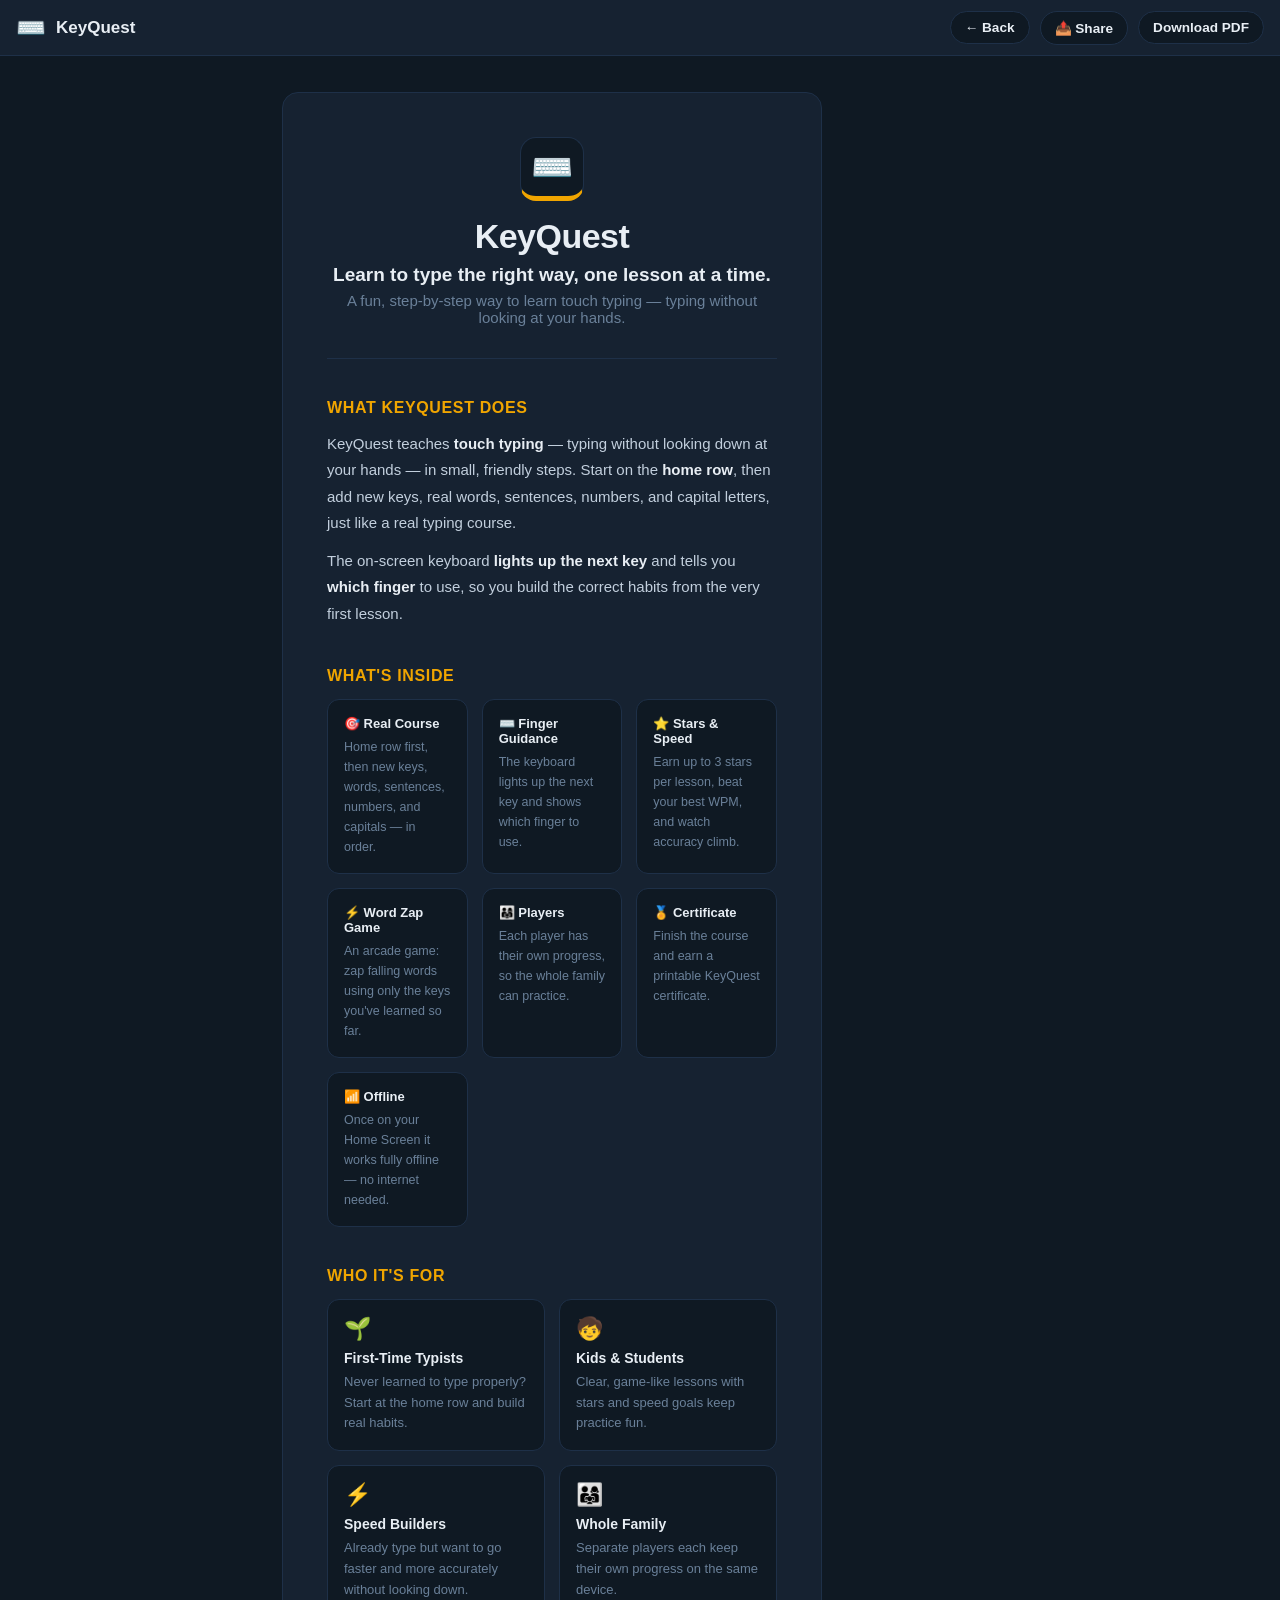
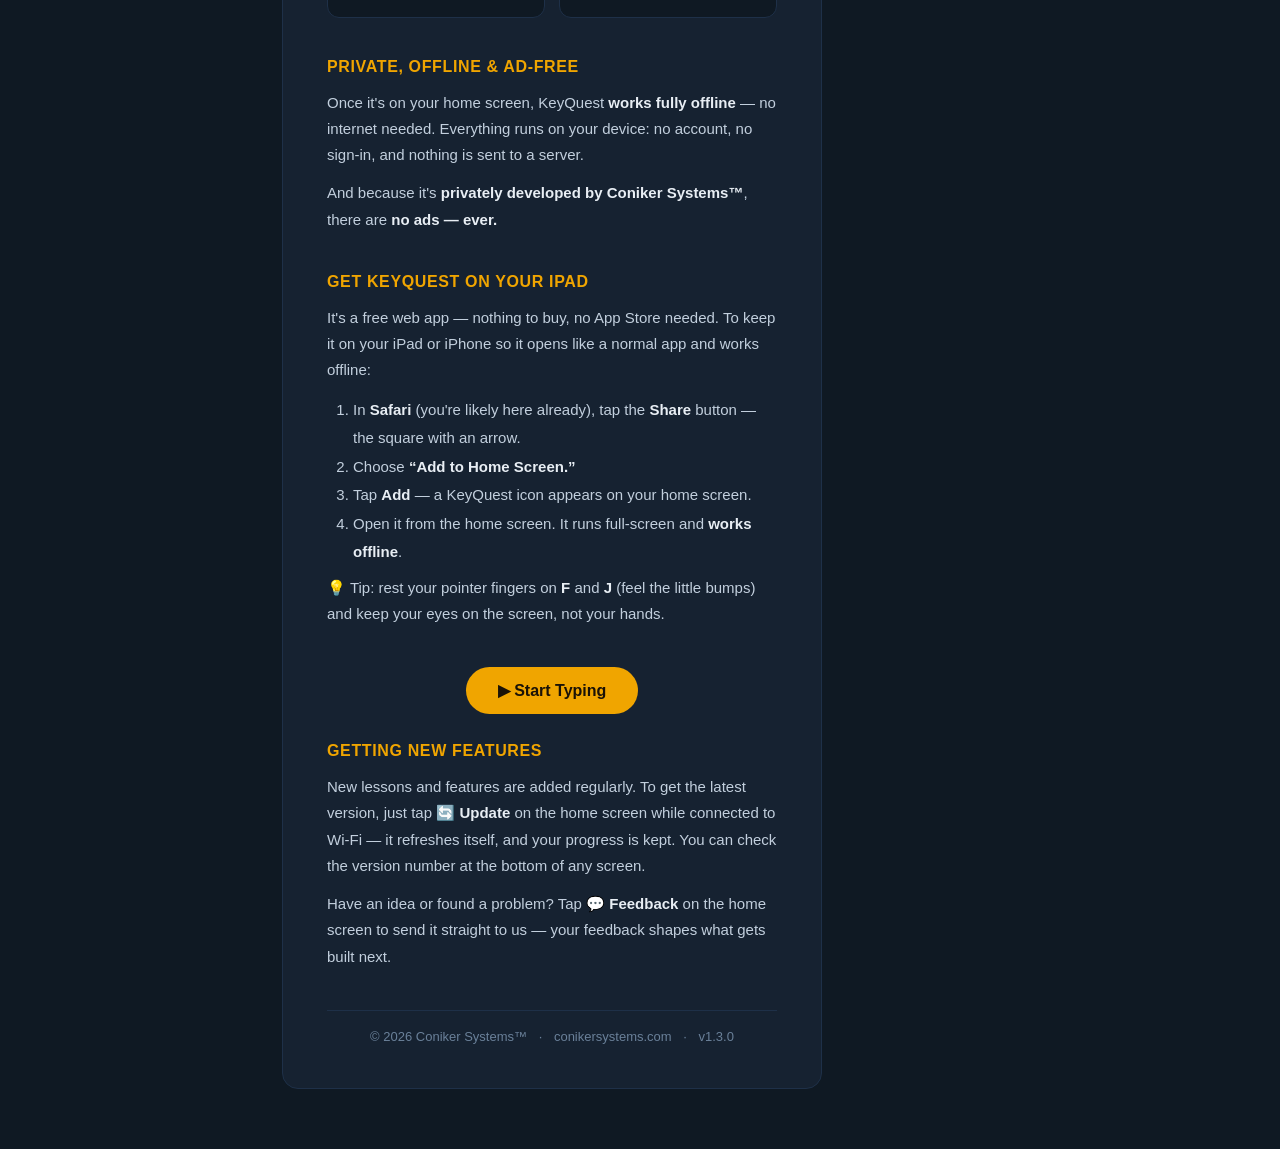
==== about.html @ 82ed9040 "Add Word Zap arcade game (v1.3.0) Falling-words typing game using only the keys the player has unloc" ====
<!DOCTYPE html>
<html lang="en" class="about-doc">
<head>
  <meta charset="UTF-8" />
  <meta name="viewport" content="width=device-width, initial-scale=1.0, viewport-fit=cover" />
  <meta name="apple-mobile-web-app-capable" content="yes" />
  <meta name="apple-mobile-web-app-status-bar-style" content="black-translucent" />
  <meta name="apple-mobile-web-app-title" content="KeyQuest" />
  <meta name="theme-color" content="#0F1923" />
  <title>About · KeyQuest</title>
  <link rel="manifest" href="manifest.json" />
  <link rel="apple-touch-icon" href="icons/icon-192.svg" />
  <link rel="stylesheet" href="css/app.css?v=1.3.0" />
  <script src="js/version.js?v=1.3.0"></script>
</head>
<body class="about-page">
  <header class="about-bar">
    <div class="logo-wrap">
      <span class="logo-emoji" aria-hidden="true">⌨️</span>
      <strong>KeyQuest</strong>
    </div>
    <div class="nav">
      <a class="chip" href="index.html">← Back</a>
      <button class="chip" id="share-btn">📤 Share</button>
      <button class="chip" id="pdf-btn">Download PDF</button>
    </div>
  </header>

  <main class="about-main">
    <div class="about-card">

      <div class="about-hero">
        <div class="about-logo" aria-hidden="true">⌨️</div>
        <h1>KeyQuest</h1>
        <p class="about-tagline">Learn to type the right way, one lesson at a time.</p>
        <p class="about-sub">A fun, step-by-step way to learn touch typing — typing without looking at your hands.</p>
      </div>

      <section class="about-section">
        <h2>What KeyQuest Does</h2>
        <p>KeyQuest teaches <b>touch typing</b> — typing without looking down at your hands — in small,
           friendly steps. Start on the <b>home row</b>, then add new keys, real words, sentences, numbers,
           and capital letters, just like a real typing course.</p>
        <p>The on-screen keyboard <b>lights up the next key</b> and tells you <b>which finger</b> to use, so
           you build the correct habits from the very first lesson.</p>
      </section>

      <section class="about-section">
        <h2>What's Inside</h2>
        <div class="why-grid">
          <div class="why-item">
            <div class="why-title">🎯 Real Course</div>
            <div class="why-desc">Home row first, then new keys, words, sentences, numbers, and capitals — in order.</div>
          </div>
          <div class="why-item">
            <div class="why-title">⌨️ Finger Guidance</div>
            <div class="why-desc">The keyboard lights up the next key and shows which finger to use.</div>
          </div>
          <div class="why-item">
            <div class="why-title">⭐ Stars &amp; Speed</div>
            <div class="why-desc">Earn up to 3 stars per lesson, beat your best WPM, and watch accuracy climb.</div>
          </div>
          <div class="why-item">
            <div class="why-title">⚡ Word Zap Game</div>
            <div class="why-desc">An arcade game: zap falling words using only the keys you've learned so far.</div>
          </div>
          <div class="why-item">
            <div class="why-title">👨‍👩‍👧 Players</div>
            <div class="why-desc">Each player has their own progress, so the whole family can practice.</div>
          </div>
          <div class="why-item">
            <div class="why-title">🏅 Certificate</div>
            <div class="why-desc">Finish the course and earn a printable KeyQuest certificate.</div>
          </div>
          <div class="why-item">
            <div class="why-title">📶 Offline</div>
            <div class="why-desc">Once on your Home Screen it works fully offline — no internet needed.</div>
          </div>
        </div>
      </section>

      <section class="about-section">
        <h2>Who It's For</h2>
        <div class="audience-grid">
          <div class="audience-item">
            <div class="audience-icon">🌱</div>
            <div class="audience-label">First-Time Typists</div>
            <div class="audience-desc">Never learned to type properly? Start at the home row and build real habits.</div>
          </div>
          <div class="audience-item">
            <div class="audience-icon">🧒</div>
            <div class="audience-label">Kids &amp; Students</div>
            <div class="audience-desc">Clear, game-like lessons with stars and speed goals keep practice fun.</div>
          </div>
          <div class="audience-item">
            <div class="audience-icon">⚡</div>
            <div class="audience-label">Speed Builders</div>
            <div class="audience-desc">Already type but want to go faster and more accurately without looking down.</div>
          </div>
          <div class="audience-item">
            <div class="audience-icon">👨‍👩‍👧</div>
            <div class="audience-label">Whole Family</div>
            <div class="audience-desc">Separate players each keep their own progress on the same device.</div>
          </div>
        </div>
      </section>

      <section class="about-section">
        <h2>Private, Offline &amp; Ad-Free</h2>
        <p>Once it's on your home screen, KeyQuest <b>works fully offline</b> — no internet needed.
           Everything runs on your device: no account, no sign-in, and nothing is sent to a server.</p>
        <p>And because it's <b>privately developed by Coniker Systems™</b>, there are <b>no ads — ever.</b></p>
      </section>

      <section class="about-section" id="get-it">
        <h2>Get KeyQuest on Your iPad</h2>
        <p>It's a free web app — nothing to buy, no App Store needed. To keep it on your iPad or iPhone so it
           opens like a normal app and works offline:</p>
        <ol class="get-steps">
          <li>In <b>Safari</b> (you're likely here already), tap the <b>Share</b> button — the square with an arrow.</li>
          <li>Choose <b>“Add to Home Screen.”</b></li>
          <li>Tap <b>Add</b> — a KeyQuest icon appears on your home screen.</li>
          <li>Open it from the home screen. It runs full-screen and <b>works offline</b>.</li>
        </ol>
        <p class="get-tip">💡 Tip: rest your pointer fingers on <b>F</b> and <b>J</b> (feel the little bumps)
           and keep your eyes on the screen, not your hands.</p>
        <div class="about-cta">
          <a class="process-btn" href="index.html">▶ Start Typing</a>
        </div>

        <h2 style="margin-top:28px">Getting New Features</h2>
        <p>New lessons and features are added regularly. To get the latest version, just tap <b>🔄 Update</b>
           on the home screen while connected to Wi-Fi — it refreshes itself, and your progress is kept.
           You can check the version number at the bottom of any screen.</p>
        <p>Have an idea or found a problem? Tap <b>💬 Feedback</b> on the home screen to send it straight to
           us — your feedback shapes what gets built next.</p>
      </section>

      <div class="about-brand">
        <div class="brand-divider"></div>
        <div class="brand-line">
          © <span id="cr-years">2026</span> <a href="https://conikersystems.com" target="_blank" rel="noopener" class="brand-link">Coniker Systems™</a>
          <span class="brand-sep">·</span>
          <a href="https://conikersystems.com" target="_blank" rel="noopener" class="brand-link">conikersystems.com</a>
          <span class="brand-sep">·</span>
          v<span id="app-ver"></span>
        </div>
      </div>

    </div>
  </main>

  <script>
    document.getElementById("app-ver").textContent = window.APP_VERSION || "1.0";
    document.getElementById("cr-years").textContent = new Date().getFullYear();

    var ABOUT_URL = location.origin + location.pathname;
    var DIR = location.pathname.substring(0, location.pathname.lastIndexOf("/") + 1);
    var PDF_URL = location.origin + DIR + "keyquest-about.pdf";
    var SHARE_TEXT = "KeyQuest — a fun, ad-free way to learn touch typing on your iPad, free. "
      + "Here's all about it and how to get it:\n" + ABOUT_URL;

    document.getElementById("share-btn").onclick = async function () {
      if (navigator.share) {
        try { await navigator.share({ title: "About KeyQuest", text: SHARE_TEXT, url: ABOUT_URL }); return; } catch (e) { return; }
      }
      // No native share sheet (e.g. desktop): copy the link to paste anywhere.
      try { await navigator.clipboard.writeText(SHARE_TEXT); alert("Link copied — paste it into a text or email."); }
      catch (e) { window.prompt("Copy this link:", ABOUT_URL); }
    };

    // Download PDF — save the file to the device (sharing is handled by the
    // Share button). Fetch the file and trigger a download via a blob URL, which
    // saves to Files/Downloads without navigating the window.
    document.getElementById("pdf-btn").onclick = async function () {
      const btn = this;
      btn.textContent = "Preparing…";
      try {
        const res = await fetch("keyquest-about.pdf", { cache: "reload" });
        const blob = await res.blob();
        const url = URL.createObjectURL(blob);
        const a = document.createElement("a");
        a.href = url;
        a.download = "KeyQuest.pdf";
        document.body.appendChild(a);
        a.click();
        a.remove();
        setTimeout(() => URL.revokeObjectURL(url), 5000);
      } catch (e) {
        alert("Couldn't prepare the PDF — check your connection and try again.");
      }
      btn.textContent = "Download PDF";
    };
  </script>
</body>
</html>
---- css/app.css ----
/* ================================================================
   KeyQuest — App Stylesheet
   Dark navy theme, iPad landscape optimized
   ================================================================ */

/* ----------------------------------------------------------------
   CSS Custom Properties (Design Tokens)
   ---------------------------------------------------------------- */
:root {
  --bg:          #0F1923;
  --panel:       #162231;
  --border:      #1E3048;
  --gold:        #F0A500;
  --gold-dim:    #A07000;
  --green:       #00C896;
  --red:         #E74C3C;
  --blue:        #4A9EFF;
  --pink:        #EC407A;
  --teal:        #00C896;
  --text:        #E8EEF4;
  --text-muted:  #6A8099;
  --text-dim:    #3A5068;

  --radius:      10px;
  --radius-sm:   6px;
  --radius-lg:   16px;

  /* Finger colors */
  --finger-l-pinky:  #9B59B6;
  --finger-l-ring:   #3498DB;
  --finger-l-mid:    #1ABC9C;
  --finger-l-idx:    #2ECC71;
  --finger-r-idx:    #F1C40F;
  --finger-r-mid:    #E67E22;
  --finger-r-ring:   #E74C3C;
  --finger-r-pinky:  #EC407A;
  --finger-space:    #8899AA;
  --finger-support:  #2A3D52;

  --font-ui:   -apple-system, BlinkMacSystemFont, 'Segoe UI', Helvetica, Arial, sans-serif;
  --font-mono: ui-monospace, 'SF Mono', 'Cascadia Mono', 'Consolas', 'Courier New', monospace;
}

/* ----------------------------------------------------------------
   Reset & Base
   ---------------------------------------------------------------- */
*, *::before, *::after {
  box-sizing: border-box;
  margin: 0;
  padding: 0;
}

html, body {
  width: 100%;
  height: 100%;
  overflow: hidden;
  background: var(--bg);
  color: var(--text);
  font-family: var(--font-ui);
  font-size: 16px;
  -webkit-text-size-adjust: 100%;
  /* Prevent iOS tap highlight */
  -webkit-tap-highlight-color: transparent;
  /* Prevent text selection during typing */
  user-select: none;
  -webkit-user-select: none;
}

/* Utility */
.hidden { display: none !important; }

/* ================================================================
   VIEW WRAPPER — fills full screen, each view is full-size
   ================================================================ */
.view {
  position: absolute;
  inset: 0;
  display: flex;
  flex-direction: column;
  overflow: hidden;
}

/* ================================================================
   HOME SCREEN
   ================================================================ */
#view-home {
  overflow-y: auto;
  -webkit-overflow-scrolling: touch;
}

/* ---- App Header ---- */
.home-header {
  display: flex;
  align-items: center;
  gap: 14px;
  padding: 18px 28px 14px;
  background: var(--panel);
  border-bottom: 2px solid var(--border);
  flex-shrink: 0;
}

.home-logo {
  font-size: 2rem;
  line-height: 1;
}

.home-title {
  font-size: 1.8rem;
  font-weight: 800;
  letter-spacing: -0.02em;
  color: var(--gold);
}

.home-tagline {
  font-size: 0.85rem;
  color: var(--text-muted);
  margin-top: 2px;
}

/* ---- Levels Container ---- */
#levels-container {
  flex: 1;
  padding: 20px 24px;
  overflow-y: auto;
}

.level-section {
  margin-bottom: 28px;
}

.level-header {
  display: flex;
  align-items: baseline;
  gap: 10px;
  margin-bottom: 12px;
  padding-bottom: 8px;
  border-bottom: 1px solid var(--border);
}

.level-title {
  font-size: 1.1rem;
  font-weight: 700;
  color: var(--gold);
  text-transform: uppercase;
  letter-spacing: 0.06em;
}

.level-subtitle {
  font-size: 0.8rem;
  color: var(--text-muted);
}

/* ---- Lesson Cards Grid ---- */
.lessons-grid {
  display: grid;
  /* Bigger, more legible cards that wrap responsively (iPad portrait/landscape) */
  grid-template-columns: repeat(auto-fill, minmax(168px, 1fr));
  gap: 12px;
}

.lesson-card {
  background: var(--panel);
  border: 2px solid var(--border);
  border-radius: var(--radius);
  padding: 14px 12px;
  text-align: center;
  position: relative;
  transition: transform 0.15s ease, border-color 0.15s ease, box-shadow 0.15s ease;
  min-height: 108px;
  display: flex;
  flex-direction: column;
  align-items: center;
  justify-content: center;
  gap: 6px;
}

.lesson-card.unlocked {
  cursor: pointer;
}

.lesson-card.unlocked:hover,
.lesson-card.unlocked:active {
  border-color: var(--gold);
  transform: translateY(-3px);
  box-shadow: 0 6px 20px rgba(240, 165, 0, 0.3);
}

.lesson-card.locked {
  opacity: 0.55;
  cursor: pointer;            /* tap a locked lesson to unlock it */
}
.lesson-card.locked:active {
  opacity: 0.78;
}
.card-unlock-hint {
  font-size: 0.7rem;
  font-weight: 700;
  color: var(--gold);
  margin-top: 6px;
  letter-spacing: 0.03em;
}

.lesson-card.completed {
  border-color: rgba(0, 200, 150, 0.45);
}

/* "Start here" — the next lesson to do, clearly highlighted */
.lesson-card.next-up {
  border-color: var(--gold);
  background: linear-gradient(180deg, rgba(240,165,0,0.12), var(--panel));
  box-shadow: 0 0 0 1px var(--gold), 0 6px 22px rgba(240, 165, 0, 0.28);
  animation: nextPulse 2s ease-in-out infinite;
}

@keyframes nextPulse {
  0%, 100% { box-shadow: 0 0 0 1px var(--gold), 0 6px 22px rgba(240, 165, 0, 0.22); }
  50%      { box-shadow: 0 0 0 2px var(--gold), 0 8px 28px rgba(240, 165, 0, 0.45); }
}

.card-badge {
  position: absolute;
  top: -10px;
  left: 50%;
  transform: translateX(-50%);
  background: var(--gold);
  color: #0F1923;
  font-size: 0.62rem;
  font-weight: 800;
  letter-spacing: 0.04em;
  text-transform: uppercase;
  padding: 3px 10px;
  border-radius: 20px;
  white-space: nowrap;
  box-shadow: 0 2px 8px rgba(240, 165, 0, 0.5);
}

.card-number {
  font-size: 1.4rem;
  font-weight: 800;
  color: var(--text);
  line-height: 1;
}

.card-title {
  font-size: 0.82rem;
  font-weight: 600;
  color: var(--text);
  line-height: 1.3;
  max-width: 100%;
  overflow: hidden;
  display: -webkit-box;
  -webkit-line-clamp: 2;
  -webkit-box-orient: vertical;
}

.card-stars {
  display: flex;
  align-items: center;
  gap: 2px;
  flex-wrap: wrap;
  justify-content: center;
  margin-top: 2px;
}

.card-star {
  font-size: 1rem;
  line-height: 1;
}

.card-star.filled {
  color: var(--gold);
  text-shadow: 0 0 6px rgba(240, 165, 0, 0.6);
}

.card-star.empty {
  color: var(--text-dim);
}

.card-wpm {
  font-size: 0.68rem;
  color: var(--green);
  font-weight: 700;
  margin-left: 5px;
}

.card-lock {
  position: absolute;
  top: 8px;
  right: 8px;
  font-size: 1.05rem;
  opacity: 0.6;
}

/* ---- Stats Bar ---- */
.stats-bar {
  display: flex;
  align-items: center;
  justify-content: center;
  gap: 32px;
  padding: 12px 28px;
  background: var(--panel);
  border-top: 1px solid var(--border);
  flex-shrink: 0;
}

.stat-item {
  display: flex;
  align-items: baseline;
  gap: 6px;
}

.stat-value {
  font-size: 1.1rem;
  font-weight: 700;
  color: var(--gold);
}

.stat-label {
  font-size: 0.8rem;
  color: var(--text-muted);
}

/* ================================================================
   PROFILE PICKER — "Who's typing?"
   ================================================================ */
#view-profiles {
  overflow-y: auto;
  -webkit-overflow-scrolling: touch;
  background: var(--bg);
}

.profiles-container {
  max-width: 760px;
  margin: 0 auto;
  padding: 40px 28px 48px;
  display: flex;
  flex-direction: column;
  align-items: center;
  text-align: center;
  min-height: 100%;
  justify-content: center;
}

.profiles-logo {
  font-size: 1.3rem;
  font-weight: 800;
  color: var(--gold);
  letter-spacing: -0.01em;
  margin-bottom: 18px;
}

.profiles-title {
  font-size: 2rem;
  font-weight: 800;
  color: var(--text);
  letter-spacing: -0.02em;
}

.profiles-sub {
  font-size: 0.95rem;
  color: var(--text-muted);
  margin-top: 8px;
  max-width: 440px;
  line-height: 1.5;
}

.profiles-grid {
  display: flex;
  flex-wrap: wrap;
  gap: 16px;
  justify-content: center;
  margin-top: 28px;
}

.profile-card {
  --accent: var(--gold);
  position: relative;
  width: 120px;
  min-height: 120px;
  background: var(--panel);
  border: 2px solid var(--border);
  border-radius: var(--radius-lg);
  display: flex;
  flex-direction: column;
  align-items: center;
  justify-content: center;
  gap: 8px;
  cursor: pointer;
  transition: transform 0.15s ease, border-color 0.15s ease, box-shadow 0.15s ease;
}

.profile-card:hover {
  transform: translateY(-3px);
  border-color: var(--accent);
  box-shadow: 0 6px 20px rgba(0, 0, 0, 0.35);
}

.profile-emoji {
  font-size: 2.6rem;
  line-height: 1;
}

.profile-name {
  font-size: 0.95rem;
  font-weight: 700;
  color: var(--text);
  max-width: 104px;
  overflow: hidden;
  text-overflow: ellipsis;
  white-space: nowrap;
}

.profile-card.profile-add {
  border-style: dashed;
  background: transparent;
}

.profile-card.profile-add .profile-emoji { color: var(--text-muted); }
.profile-card.profile-add .profile-name { color: var(--text-muted); }

.profile-del {
  position: absolute;
  top: 4px;
  right: 4px;
  width: 24px;
  height: 24px;
  border: none;
  border-radius: 50%;
  background: rgba(231, 76, 60, 0.18);
  color: var(--red);
  font-size: 0.7rem;
  line-height: 1;
  cursor: pointer;
  opacity: 0;
  transition: opacity 0.15s ease;
}

.profile-card:hover .profile-del { opacity: 1; }

/* ---- Create-profile form ---- */
.profile-create {
  margin-top: 32px;
  width: 100%;
  max-width: 420px;
  display: flex;
  flex-direction: column;
  gap: 16px;
  background: var(--panel);
  border: 1.5px solid var(--border);
  border-radius: var(--radius-lg);
  padding: 24px;
}

.profile-name-input {
  font-family: var(--font-ui);
  font-size: 1.1rem;
  font-weight: 600;
  text-align: center;
  padding: 12px 16px;
  border-radius: var(--radius);
  border: 1.5px solid var(--border);
  background: var(--bg);
  color: var(--text);
  outline: none;
}

.profile-name-input:focus {
  border-color: var(--gold);
}

.emoji-picker {
  display: grid;
  grid-template-columns: repeat(6, 1fr);
  gap: 8px;
}

.emoji-option {
  font-size: 1.6rem;
  padding: 6px 0;
  border-radius: var(--radius-sm);
  border: 2px solid transparent;
  background: var(--bg);
  cursor: pointer;
  transition: transform 0.1s ease, border-color 0.1s ease;
}

.emoji-option:hover { transform: scale(1.1); }
.emoji-option.selected {
  border-color: var(--gold);
  background: rgba(240, 165, 0, 0.12);
}

.profile-create-actions {
  display: flex;
  gap: 12px;
  justify-content: center;
}

/* ---- Home header actions (share + profile) ---- */
.home-header-actions {
  margin-left: auto;
  display: flex;
  align-items: center;
  gap: 12px;
  flex-shrink: 0;
  flex-wrap: wrap;
  justify-content: flex-end;
}

.share-btn {
  display: inline-flex;
  align-items: center;
  gap: 6px;
  background: var(--bg);
  border: 1.5px solid var(--border);
  border-radius: 22px;
  padding: 8px 14px;
  cursor: pointer;
  color: var(--text);
  font-family: var(--font-ui);
  font-size: 0.85rem;
  font-weight: 700;
  transition: border-color 0.15s ease, transform 0.1s ease, color 0.15s ease;
}

.share-btn:hover {
  border-color: var(--gold);
  color: var(--gold);
  transform: translateY(-1px);
}

/* ---- Profile chip in home header ---- */
.profile-chip {
  display: inline-flex;
  align-items: center;
  gap: 8px;
  background: var(--bg);
  border: 1.5px solid var(--border);
  border-radius: 22px;
  padding: 6px 12px 6px 8px;
  cursor: pointer;
  color: var(--text);
  font-family: var(--font-ui);
  transition: border-color 0.15s ease, transform 0.1s ease;
}

.profile-chip:hover { border-color: var(--gold); transform: translateY(-1px); }
.profile-chip-emoji { font-size: 1.3rem; line-height: 1; }
.profile-chip-name { font-size: 0.9rem; font-weight: 700; }
.profile-chip-swap { font-size: 0.85rem; color: var(--text-muted); }

/* ================================================================
   LESSON INTRO SCREEN
   ================================================================ */
#view-intro {
  overflow-y: auto;
  -webkit-overflow-scrolling: touch;
  background: var(--bg);
}

.intro-container {
  max-width: 680px;
  margin: 0 auto;
  padding: 32px 28px 48px;
  display: flex;
  flex-direction: column;
  gap: 24px;
  min-height: 100%;
}

/* ---- Intro Header row ---- */
.intro-header {
  display: flex;
  align-items: center;
  justify-content: space-between;
  gap: 16px;
}

.intro-level-badge {
  display: inline-flex;
  align-items: center;
  padding: 5px 14px;
  border-radius: 20px;
  font-size: 0.78rem;
  font-weight: 800;
  letter-spacing: 0.04em;
  text-transform: uppercase;
  color: #0F1923;
  background: var(--gold);
  flex-shrink: 0;
}

/* ---- Intro Title & Subtitle ---- */
.intro-title {
  font-size: 2rem;
  font-weight: 800;
  letter-spacing: -0.02em;
  color: var(--text);
  line-height: 1.15;
}

.intro-subtitle {
  font-size: 1rem;
  color: var(--text-muted);
  line-height: 1.55;
  max-width: 560px;
}

/* ---- Keys Section ---- */
.intro-keys-section {
  display: flex;
  flex-direction: column;
  gap: 12px;
}

.intro-keys-label {
  font-size: 0.72rem;
  font-weight: 700;
  color: var(--text-dim);
  text-transform: uppercase;
  letter-spacing: 0.1em;
}

.intro-keys-display {
  display: flex;
  flex-wrap: wrap;
  gap: 8px;
  align-items: flex-end;
}

/* ---- Key Tiles ---- */
.intro-key-tile {
  width: 60px;
  height: 60px;
  border-radius: 8px;
  display: flex;
  align-items: center;
  justify-content: center;
  font-size: 1.4rem;
  font-weight: 800;
  font-family: var(--font-mono);
  background: var(--border);
  color: var(--text-muted);
  border: 2px solid #2A3D52;
  box-shadow: 0 4px 0 #0A1320;
  transition: transform 0.12s ease;
}

.intro-key-tile--wide {
  width: auto;
  padding: 0 18px;
  font-size: 0.9rem;
}

/* Finger-color variants for tiles */
.intro-key-tile--l-pinky {
  background: rgba(155, 89, 182, 0.25);
  color: #C39BD3;
  border-color: rgba(155, 89, 182, 0.5);
}
.intro-key-tile--l-ring {
  background: rgba(52, 152, 219, 0.25);
  color: #85C1E9;
  border-color: rgba(52, 152, 219, 0.5);
}
.intro-key-tile--l-mid {
  background: rgba(26, 188, 156, 0.25);
  color: #76D7C4;
  border-color: rgba(26, 188, 156, 0.5);
}
.intro-key-tile--l-idx {
  background: rgba(46, 204, 113, 0.25);
  color: #82E0AA;
  border-color: rgba(46, 204, 113, 0.5);
}
.intro-key-tile--r-idx {
  background: rgba(241, 196, 15, 0.25);
  color: #F9E79F;
  border-color: rgba(241, 196, 15, 0.5);
}
.intro-key-tile--r-mid {
  background: rgba(230, 126, 34, 0.25);
  color: #FAD7A0;
  border-color: rgba(230, 126, 34, 0.5);
}
.intro-key-tile--r-ring {
  background: rgba(231, 76, 60, 0.25);
  color: #F1948A;
  border-color: rgba(231, 76, 60, 0.5);
}
.intro-key-tile--r-pinky {
  background: rgba(236, 64, 122, 0.25);
  color: #F48FB1;
  border-color: rgba(236, 64, 122, 0.5);
}
.intro-key-tile--space {
  background: rgba(136, 153, 170, 0.2);
  color: #8899AA;
  border-color: rgba(136, 153, 170, 0.35);
}

/* ---- Tip Box ---- */
.intro-tip {
  display: flex;
  align-items: flex-start;
  gap: 10px;
  background: rgba(74, 158, 255, 0.08);
  border: 1.5px solid rgba(74, 158, 255, 0.2);
  border-radius: var(--radius);
  padding: 14px 18px;
  font-size: 0.9rem;
  color: var(--text);
  line-height: 1.55;
}

.intro-tip-icon {
  flex-shrink: 0;
  font-size: 1.1rem;
  margin-top: 1px;
}

/* ---- Start Lesson Button ---- */
.btn-start-lesson {
  align-self: flex-start;
  font-size: 1.05rem;
  font-weight: 800;
  padding: 14px 36px;
  border-radius: var(--radius);
  background: var(--gold);
  color: #0F1923;
  border: none;
  cursor: pointer;
  box-shadow: 0 4px 18px rgba(240, 165, 0, 0.45);
  transition: transform 0.12s ease, box-shadow 0.12s ease;
  letter-spacing: 0.01em;
}

.btn-start-lesson:hover {
  transform: translateY(-2px);
  box-shadow: 0 6px 24px rgba(240, 165, 0, 0.6);
}

.btn-start-lesson:active {
  transform: scale(0.97);
}

/* ================================================================
   LESSON / TYPING SCREEN
   ================================================================ */
#view-lesson {
  display: flex;
  flex-direction: column;
  height: 100%;
}

/* ---- Level accent bar — thin colored stripe at top of lesson view ---- */
.lesson-level-bar {
  height: 4px;
  flex-shrink: 0;
  background: var(--gold);
  width: 100%;
}

/* ---- Top Bar ---- */
.lesson-topbar {
  display: flex;
  align-items: center;
  gap: 16px;
  padding: 10px 20px;
  background: var(--panel);
  border-bottom: 2px solid var(--border);
  flex-shrink: 0;
}

.btn-back {
  background: var(--border);
  border: none;
  color: var(--text);
  padding: 8px 14px;
  border-radius: var(--radius-sm);
  font-size: 0.9rem;
  font-family: var(--font-ui);
  cursor: pointer;
  transition: background 0.15s;
  flex-shrink: 0;
}

.btn-back:hover {
  background: #2A3D52;
}

.lesson-name-bar {
  display: flex;
  flex-direction: column;
  flex: 1;
}

#lesson-title {
  font-size: 1rem;
  font-weight: 700;
  color: var(--text);
  line-height: 1.2;
}

#lesson-exercise-counter {
  font-size: 0.72rem;
  color: var(--text-muted);
  margin-top: 1px;
}

.live-stats {
  display: flex;
  gap: 20px;
  flex-shrink: 0;
}

.live-stat {
  display: flex;
  flex-direction: column;
  align-items: center;
  min-width: 52px;
}

.live-stat-value {
  font-size: 1.3rem;
  font-weight: 800;
  color: var(--gold);
  line-height: 1;
}

.live-stat-label {
  font-size: 0.62rem;
  color: var(--text-muted);
  text-transform: uppercase;
  letter-spacing: 0.05em;
  margin-top: 1px;
}

/* ---- Progress Bar ---- */
.progress-bar-wrap {
  background: var(--border);
  height: 4px;
  flex-shrink: 0;
  position: relative;
}

#progress-fill {
  height: 100%;
  background: var(--gold);
  transition: width 0.15s ease;
}

#progress-label {
  position: absolute;
  right: 8px;
  top: 5px;
  font-size: 0.65rem;
  color: var(--text-dim);
}

/* ---- Typing Area ---- */
.typing-area {
  flex: 1;
  display: flex;
  align-items: center;
  justify-content: center;
  padding: 20px 40px;
  overflow: hidden;
  background: var(--bg);
}

#typing-text {
  font-family: var(--font-mono);
  font-size: 1.75rem;
  line-height: 2.2;
  letter-spacing: 0.04em;
  word-break: break-word;
  text-align: center;
  max-width: 860px;
  width: 100%;
}

/* Character states */
.char.done {
  color: var(--green);
}

.char.current {
  color: var(--text);
  background: rgba(240, 165, 0, 0.2);
  border-bottom: 3px solid var(--gold);
  border-radius: 3px;
  padding-bottom: 1px;
  display: inline-block;
  min-width: 0.55em;
}

.char.upcoming {
  color: var(--text-dim);
}

/* Error feedback on current char */
.char.error-flash {
  background: rgba(231, 76, 60, 0.35) !important;
  color: var(--red) !important;
  border-bottom-color: var(--red) !important;
}

/* Shake animation */
@keyframes shake {
  0%   { transform: translateX(0); }
  20%  { transform: translateX(-5px); }
  40%  { transform: translateX(5px); }
  60%  { transform: translateX(-4px); }
  80%  { transform: translateX(4px); }
  100% { transform: translateX(0); }
}

.char.shake {
  animation: shake 0.35s ease;
  display: inline-block;
}

/* ---- Live finger coaching line ---- */
.finger-hint {
  flex-shrink: 0;
  text-align: center;
  font-size: 0.95rem;
  color: var(--text-muted);
  padding: 4px 0 8px;
  min-height: 1.4em;
}

.finger-hint strong {
  color: var(--gold);
  font-weight: 700;
}

/* ---- Finger color legend ---- */
.finger-legend {
  flex-shrink: 0;
  display: flex;
  flex-wrap: wrap;
  justify-content: center;
  gap: 6px 14px;
  padding: 8px 16px 12px;
  background: var(--panel);
}

.legend-item {
  display: inline-flex;
  align-items: center;
  gap: 5px;
}

.legend-dot {
  width: 12px;
  height: 12px;
  border-radius: 3px;
  border: 1px solid rgba(255, 255, 255, 0.15);
}

.legend-label {
  font-size: 0.66rem;
  color: var(--text-muted);
  letter-spacing: 0.02em;
}

/* Solid finger colors for legend dots (the keyboard uses faded fills) */
.legend-dot.finger-l-pinky { background: var(--finger-l-pinky); }
.legend-dot.finger-l-ring  { background: var(--finger-l-ring); }
.legend-dot.finger-l-mid   { background: var(--finger-l-mid); }
.legend-dot.finger-l-idx   { background: var(--finger-l-idx); }
.legend-dot.finger-r-idx   { background: var(--finger-r-idx); }
.legend-dot.finger-r-mid   { background: var(--finger-r-mid); }
.legend-dot.finger-r-ring  { background: var(--finger-r-ring); }
.legend-dot.finger-r-pinky { background: var(--finger-r-pinky); }
.legend-dot.finger-space   { background: var(--finger-space); }

/* ---- Visual Keyboard ---- */
#keyboard-container {
  flex-shrink: 0;
  background: var(--panel);
  border-top: 2px solid var(--border);
  padding: 10px 16px 14px;
  display: flex;
  justify-content: center;
}

.keyboard {
  display: flex;
  flex-direction: column;
  gap: 5px;
  width: 100%;
  max-width: 860px;
}

.key-row {
  display: flex;
  gap: 4px;
  justify-content: center;
}

/* Base key style */
.key {
  height: 36px;
  min-width: 36px;
  padding: 0 6px;
  border-radius: 5px;
  display: flex;
  align-items: center;
  justify-content: center;
  font-family: var(--font-ui);
  font-size: 0.7rem;
  font-weight: 600;
  background: var(--border);
  color: var(--text-muted);
  border: 1px solid #2A3D52;
  box-shadow: 0 2px 0 #0A1320;
  transition: transform 0.08s ease, box-shadow 0.08s ease, background 0.1s ease;
  cursor: default;
  flex-shrink: 0;
  position: relative;
  user-select: none;
}

/* Wide key variants */
.key-wide-backspace  { min-width: 66px; }
.key-wide-tab        { min-width: 58px; }
.key-wide-caps       { min-width: 62px; }
.key-wide-enter      { min-width: 70px; }
.key-wide-shift-l    { min-width: 78px; }
.key-wide-shift-r    { min-width: 78px; }
.key-wide-ctrl       { min-width: 52px; }
.key-wide-alt        { min-width: 50px; }
.key-wide-space      { flex: 1; max-width: 320px; min-width: 200px; }

/* Support keys (backspace, shift, etc.) */
.key-support {
  background: #1A2A3A;
  color: var(--text-dim);
}

/* Finger color classes */
.finger-l-pinky { background: rgba(155, 89, 182, 0.3); color: #C39BD3; border-color: rgba(155,89,182,0.4); }
.finger-l-ring  { background: rgba(52, 152, 219, 0.3); color: #85C1E9; border-color: rgba(52,152,219,0.4); }
.finger-l-mid   { background: rgba(26, 188, 156, 0.3); color: #76D7C4; border-color: rgba(26,188,156,0.4); }
.finger-l-idx   { background: rgba(46, 204, 113, 0.3); color: #82E0AA; border-color: rgba(46,204,113,0.4); }
.finger-r-idx   { background: rgba(241, 196, 15,  0.3); color: #F9E79F; border-color: rgba(241,196,15,0.4); }
.finger-r-mid   { background: rgba(230, 126, 34,  0.3); color: #FAD7A0; border-color: rgba(230,126,34,0.4); }
.finger-r-ring  { background: rgba(231, 76,  60,  0.3); color: #F1948A; border-color: rgba(231,76,60,0.4); }
.finger-r-pinky { background: rgba(236, 64, 122,  0.3); color: #F48FB1; border-color: rgba(236,64,122,0.4); }
.finger-space   { background: rgba(136, 153, 170, 0.25); color: #8899AA; }

/* Active / highlighted key (current key to press) */
.key.key-active {
  background: var(--gold) !important;
  color: #0F1923 !important;
  border-color: #FFD040 !important;
  box-shadow: 0 0 14px rgba(240, 165, 0, 0.7), 0 2px 0 #8A5A00 !important;
  transform: scale(1.15) translateY(-1px);
  z-index: 2;
}

/* Shift key highlighted — slightly different style to indicate it's a modifier */
.key[data-key="shift-l"].key-active,
.key[data-key="shift-r"].key-active {
  background: #FFD040 !important;
  color: #0F1923 !important;
  border-color: #FFE580 !important;
  box-shadow: 0 0 18px rgba(255, 208, 64, 0.75), 0 2px 0 #8A5A00 !important;
  transform: scale(1.12) translateY(-1px);
}

/* Correct-flash key */
@keyframes correctFlash {
  0%   { background: var(--green); color: #0F1923; transform: scale(1.05); }
  100% { background: inherit; color: inherit; transform: scale(1); }
}

.key.key-correct-flash {
  animation: correctFlash 0.3s ease forwards;
}

/* ================================================================
   RESULTS SCREEN
   ================================================================ */
#view-results {
  display: flex;
  flex-direction: column;
  align-items: center;
  justify-content: center;
  gap: 24px;
  padding: 32px;
  background: var(--bg);
  overflow-y: auto;
  -webkit-overflow-scrolling: touch;
}

.results-header {
  text-align: center;
}

.results-title {
  font-size: 2rem;
  font-weight: 800;
  color: var(--gold);
  letter-spacing: -0.02em;
}

.results-lesson-name {
  font-size: 0.9rem;
  color: var(--text-muted);
  margin-top: 4px;
}

/* ---- Stars ---- */
.results-stars {
  display: flex;
  gap: 16px;
  align-items: center;
  justify-content: center;
}

.result-star {
  font-size: 3.5rem;
  color: var(--text-dim);
  line-height: 1;
  transition: color 0.3s ease, text-shadow 0.3s ease;
}

.result-star.lit {
  color: var(--gold);
  text-shadow: 0 0 20px rgba(240, 165, 0, 0.8), 0 0 40px rgba(240, 165, 0, 0.4);
}

@keyframes starPop {
  0%   { transform: scale(0.5) rotate(-15deg); opacity: 0; }
  60%  { transform: scale(1.3) rotate(5deg); }
  80%  { transform: scale(0.95) rotate(-2deg); }
  100% { transform: scale(1) rotate(0deg); opacity: 1; }
}

.result-star.animate-in {
  animation: starPop 0.5s cubic-bezier(0.34, 1.56, 0.64, 1) forwards;
}

/* ---- Result Stats ---- */
.results-stats {
  display: flex;
  gap: 32px;
  align-items: center;
  justify-content: center;
}

.result-stat {
  background: var(--panel);
  border: 1.5px solid var(--border);
  border-radius: var(--radius);
  padding: 16px 28px;
  text-align: center;
  min-width: 110px;
}

.result-stat-value {
  font-size: 2rem;
  font-weight: 800;
  color: var(--gold);
  line-height: 1;
}

.result-stat-label {
  font-size: 0.75rem;
  color: var(--text-muted);
  text-transform: uppercase;
  letter-spacing: 0.06em;
  margin-top: 4px;
}

/* ---- Encouragement Message ---- */
#results-message {
  font-size: 1rem;
  color: var(--text);
  text-align: center;
  max-width: 440px;
  line-height: 1.5;
  font-style: italic;
  opacity: 0.9;
}

/* ---- Buttons ---- */
.results-buttons {
  display: flex;
  gap: 14px;
  align-items: center;
  justify-content: center;
  flex-wrap: wrap;
}

.btn {
  font-family: var(--font-ui);
  font-size: 0.95rem;
  font-weight: 700;
  padding: 12px 28px;
  border-radius: var(--radius);
  border: none;
  cursor: pointer;
  transition: transform 0.12s ease, opacity 0.12s ease, box-shadow 0.12s ease;
}

.btn:active {
  transform: scale(0.97);
}

.btn-primary {
  background: var(--gold);
  color: #0F1923;
  box-shadow: 0 3px 12px rgba(240, 165, 0, 0.4);
}

.btn-primary:hover {
  box-shadow: 0 4px 20px rgba(240, 165, 0, 0.55);
  transform: translateY(-1px);
}

.btn-secondary {
  background: var(--panel);
  color: var(--text);
  border: 1.5px solid var(--border);
}

.btn-secondary:hover {
  border-color: var(--text-muted);
  transform: translateY(-1px);
}

.btn-ghost {
  background: transparent;
  color: var(--text-muted);
  border: 1.5px solid var(--border);
}

.btn-ghost:hover {
  color: var(--text);
  border-color: var(--text-dim);
}

/* ================================================================
   SCROLLBAR STYLING (webkit)
   ================================================================ */
::-webkit-scrollbar { width: 6px; height: 6px; }
::-webkit-scrollbar-track { background: var(--bg); }
::-webkit-scrollbar-thumb { background: var(--border); border-radius: 3px; }
::-webkit-scrollbar-thumb:hover { background: #2A3D52; }

/* ================================================================
   RESPONSIVE — handle narrow iPad orientations
   ================================================================ */
@media (max-height: 600px) {
  .typing-area { padding: 8px 30px; }
  #typing-text { font-size: 1.4rem; line-height: 2; }
  .key { height: 30px; min-width: 30px; font-size: 0.62rem; }
  .key-wide-space { min-width: 160px; }
  .intro-container { padding: 18px 18px 32px; }
  .intro-title { font-size: 1.5rem; }
  .intro-key-tile { width: 48px; height: 48px; font-size: 1.1rem; }
  .finger-hint { font-size: 0.85rem; padding: 2px 0 4px; }
  .finger-legend { padding: 4px 12px 6px; gap: 4px 10px; }
  .legend-label { font-size: 0.6rem; }
}

@media (max-width: 768px) {
  /* Let the auto-fill grid pick the column count; just shrink the min a bit */
  .lessons-grid { grid-template-columns: repeat(auto-fill, minmax(140px, 1fr)); }
  #typing-text { font-size: 1.3rem; }
  .key { height: 30px; min-width: 26px; font-size: 0.58rem; }
  .intro-container { padding: 20px 16px 36px; }
  .intro-title { font-size: 1.4rem; }
  .intro-key-tile { width: 44px; height: 44px; font-size: 1rem; }
}

/* ================================================================
   ANIMATIONS — general purpose
   ================================================================ */
@keyframes fadeIn {
  from { opacity: 0; transform: translateY(6px); }
  to   { opacity: 1; transform: translateY(0); }
}

.view:not(.hidden) {
  animation: fadeIn 0.2s ease;
}

/* Intro screen keys pulse animation — subtle attention-grabber */
@keyframes keyTilePulse {
  0%, 100% { transform: translateY(0); }
  50%       { transform: translateY(-3px); }
}

.intro-key-tile:nth-child(1) { animation: keyTilePulse 2.4s ease-in-out 0.0s infinite; }
.intro-key-tile:nth-child(2) { animation: keyTilePulse 2.4s ease-in-out 0.2s infinite; }
.intro-key-tile:nth-child(3) { animation: keyTilePulse 2.4s ease-in-out 0.4s infinite; }
.intro-key-tile:nth-child(4) { animation: keyTilePulse 2.4s ease-in-out 0.6s infinite; }
.intro-key-tile:nth-child(5) { animation: keyTilePulse 2.4s ease-in-out 0.8s infinite; }
.intro-key-tile:nth-child(6) { animation: keyTilePulse 2.4s ease-in-out 1.0s infinite; }
.intro-key-tile:nth-child(7) { animation: keyTilePulse 2.4s ease-in-out 1.2s infinite; }
.intro-key-tile:nth-child(8) { animation: keyTilePulse 2.4s ease-in-out 1.4s infinite; }

/* ================================================================
   CREDIT LINE — "© <year> Coniker Systems™ · v<version>"
   ================================================================ */
.app-credit {
  flex-shrink: 0;
  text-align: center;
  font-size: 0.72rem;
  letter-spacing: 0.04em;
  color: var(--text-dim);
  padding: 8px 12px 10px;
  background: var(--panel);
}

.profiles-container .app-credit {
  background: transparent;
  margin-top: 28px;
}

/* ================================================================
   ABOUT OVERLAY
   ================================================================ */
.about-overlay {
  position: fixed;
  inset: 0;
  z-index: 100;
  background: rgba(8, 14, 22, 0.8);
  display: flex;
  align-items: center;
  justify-content: center;
  padding: 24px;
  overflow-y: auto;
}

.about-card {
  width: 100%;
  max-width: 540px;
  background: var(--panel);
  border: 1.5px solid var(--border);
  border-radius: var(--radius-lg);
  padding: 26px 28px;
  box-shadow: 0 18px 60px rgba(0, 0, 0, 0.55);
  max-height: 92vh;
  overflow-y: auto;
}

.about-head {
  display: flex;
  align-items: center;
  gap: 14px;
  margin-bottom: 18px;
}

.about-logo { font-size: 2.2rem; line-height: 1; }

.about-title {
  font-size: 1.5rem;
  font-weight: 800;
  color: var(--gold);
  line-height: 1.1;
}

.about-subtitle {
  font-size: 0.85rem;
  color: var(--text-muted);
  margin-top: 2px;
}

.about-x {
  margin-left: auto;
  background: none;
  border: none;
  color: var(--text-muted);
  font-size: 1.8rem;
  line-height: 1;
  cursor: pointer;
  padding: 0 4px;
}

.about-x:hover { color: var(--text); }

.about-lead {
  font-size: 1.02rem;
  color: var(--text);
  line-height: 1.55;
  margin-bottom: 16px;
}

.about-list {
  list-style: none;
  display: flex;
  flex-direction: column;
  gap: 12px;
  margin-bottom: 18px;
}

.about-list li {
  display: flex;
  gap: 12px;
  font-size: 0.92rem;
  color: var(--text-muted);
  line-height: 1.5;
}

.about-list li .ab-ico {
  flex-shrink: 0;
  font-size: 1.2rem;
  line-height: 1.3;
}

.about-list li .ab-txt { flex: 1; }

.about-list li strong { color: var(--text); }

.about-tip {
  font-size: 0.9rem;
  color: var(--text);
  line-height: 1.55;
  background: rgba(74, 158, 255, 0.08);
  border: 1.5px solid rgba(74, 158, 255, 0.2);
  border-radius: var(--radius);
  padding: 12px 14px;
  margin-bottom: 20px;
}

.about-tip strong { color: var(--gold); }

#btn-about-ok {
  width: 100%;
}

.about-credit {
  text-align: center;
  font-size: 0.72rem;
  letter-spacing: 0.04em;
  color: var(--text-dim);
  margin-top: 16px;
}

/* ================================================================
   EXAM / TEST CARDS
   ================================================================ */
.exam-card {
  background: linear-gradient(180deg, rgba(74,158,255,0.07), var(--panel));
  border-style: dashed;
}

.exam-card.passed {
  border-style: solid;
  border-color: rgba(0, 200, 150, 0.55);
  background: linear-gradient(180deg, rgba(0,200,150,0.1), var(--panel));
}

.exam-card.final {
  background: linear-gradient(180deg, rgba(240,165,0,0.12), var(--panel));
}

.card-exam-icon { font-size: 1.8rem; line-height: 1; }

.card-exam-sub {
  font-size: 0.7rem;
  color: var(--text-muted);
}

.exam-status {
  font-size: 0.7rem;
  font-weight: 700;
  color: var(--text-dim);
  text-transform: uppercase;
  letter-spacing: 0.04em;
  margin-top: 2px;
}

.exam-status.ready { color: var(--blue); }
.exam-status.passed { color: var(--green); }

/* ================================================================
   EXAM INTRO — mode picker
   ================================================================ */
.exam-note {
  background: rgba(240, 165, 0, 0.08);
  border: 1.5px solid rgba(240, 165, 0, 0.25);
  border-radius: var(--radius);
  padding: 14px 18px;
  font-size: 0.92rem;
  color: var(--text);
  line-height: 1.55;
}

.exam-note strong { color: var(--gold); }

.exam-modes {
  display: grid;
  grid-template-columns: 1fr 1fr;
  gap: 16px;
}

.exam-mode-btn {
  display: flex;
  flex-direction: column;
  align-items: flex-start;
  gap: 6px;
  text-align: left;
  background: var(--panel);
  border: 2px solid var(--border);
  border-radius: var(--radius-lg);
  padding: 20px;
  cursor: pointer;
  color: var(--text);
  font-family: var(--font-ui);
  transition: transform 0.12s ease, border-color 0.12s ease, box-shadow 0.12s ease;
}

.exam-mode-btn:hover {
  transform: translateY(-3px);
  border-color: var(--gold);
  box-shadow: 0 6px 20px rgba(240, 165, 0, 0.25);
}

.exam-mode-icon { font-size: 2rem; line-height: 1; }
.exam-mode-title { font-size: 1.15rem; font-weight: 800; }
.exam-mode-req { font-size: 0.85rem; color: var(--text-muted); line-height: 1.4; }

/* ================================================================
   EXAM MODE — no coaching during a test
   ================================================================ */
#view-lesson.exam-mode #finger-hint,
#view-lesson.exam-mode #finger-legend {
  display: none;
}

#view-lesson.exam-mode #keyboard-container {
  opacity: 0.32;            /* keyboard stays for reference but clearly muted */
  filter: grayscale(0.5);
}

#view-lesson.exam-mode #lesson-exercise-counter {
  color: var(--gold);
  font-weight: 800;
  text-transform: uppercase;
  letter-spacing: 0.05em;
}

/* ================================================================
   EXAM RESULTS — pass/fail banner + certificate
   ================================================================ */
.results-exam-banner {
  font-size: 1.05rem;
  font-weight: 800;
  padding: 12px 22px;
  border-radius: 999px;
  text-align: center;
  max-width: 90%;
}

.results-exam-banner.pass {
  background: rgba(0, 200, 150, 0.18);
  color: var(--green);
  border: 1.5px solid rgba(0, 200, 150, 0.5);
}

.results-exam-banner.fail {
  background: rgba(231, 76, 60, 0.16);
  color: var(--red);
  border: 1.5px solid rgba(231, 76, 60, 0.45);
}

.results-certificate {
  background: linear-gradient(180deg, #1b2740, var(--panel));
  border: 2px solid var(--gold);
  border-radius: var(--radius-lg);
  padding: 24px 32px;
  text-align: center;
  max-width: 520px;
  box-shadow: 0 0 40px rgba(240, 165, 0, 0.25);
}

.cert-banner {
  font-size: 1rem;
  font-weight: 800;
  color: var(--gold);
  letter-spacing: 0.04em;
  text-transform: uppercase;
}

.cert-name {
  font-size: 2rem;
  font-weight: 800;
  color: var(--text);
  margin: 10px 0 6px;
}

.cert-text {
  font-size: 0.95rem;
  color: var(--text-muted);
  line-height: 1.5;
}

.cert-date {
  font-size: 0.85rem;
  color: var(--text);
  margin-top: 12px;
}

.cert-sign {
  font-size: 0.72rem;
  color: var(--text-dim);
  margin-top: 6px;
  letter-spacing: 0.04em;
}

/* ================================================================
   ABOUT PAGE (Coniker Systems standard) — standalone about.html.
   All rules are scoped to body.about-page so they never affect the
   in-app About modal (which reuses some of the same class names).
   ================================================================ */
/* The base stylesheet pins html/body to 100% height + overflow:hidden (for the
   in-app SPA). The standalone About page must scroll normally, so override BOTH
   the <html class="about-doc"> and its body. */
html.about-doc, html.about-doc body.about-page { height: auto; min-height: 100%; overflow: visible; -webkit-overflow-scrolling: touch; }
body.about-page { display: block; }
body.about-page header.about-bar { height: 56px; display: flex; align-items: center; justify-content: space-between;
  padding: env(safe-area-inset-top) 16px 0; background: var(--panel); border-bottom: 1px solid var(--border);
  position: sticky; top: 0; z-index: 100; }
body.about-page .logo-wrap { display: flex; align-items: center; gap: 10px; font-size: 17px; font-weight: 700; }
body.about-page .logo-wrap .logo-emoji { font-size: 24px; }
body.about-page .nav { display: flex; align-items: center; gap: 10px; }
body.about-page .chip { font-family: var(--font-ui); font-size: 0.85rem; font-weight: 700; text-decoration: none;
  background: var(--bg); border: 1.5px solid var(--border); color: var(--text); border-radius: 22px; padding: 8px 14px;
  cursor: pointer; display: inline-flex; align-items: center; }
body.about-page .chip:hover { border-color: var(--gold); color: var(--gold); }
body.about-page .about-main { max-width: 760px; margin: 0 auto; padding: 36px 22px 60px; }
body.about-page .about-card { background: var(--panel); border: 1px solid var(--border); border-radius: var(--radius-lg);
  padding: clamp(22px, 5vw, 44px); max-height: none; overflow: visible; box-shadow: none; }
body.about-page .about-hero { text-align: center; margin-bottom: 40px; padding-bottom: 32px; border-bottom: 1px solid var(--border); }
body.about-page .about-hero .about-logo { width: 64px; height: 64px; border-radius: 16px; margin: 0 auto 16px; display: grid;
  place-items: center; font-size: 34px; background: var(--bg); border: 1px solid var(--border); border-bottom: 5px solid var(--gold); }
body.about-page .about-hero h1 { font-size: 34px; font-weight: 800; letter-spacing: -0.5px; margin: 0 0 8px; }
body.about-page .about-tagline { font-size: 19px; font-weight: 600; color: var(--text); margin: 0 0 6px; }
body.about-page .about-sub { font-size: 15px; color: var(--text-muted); margin: 0; }
body.about-page .about-section { margin-bottom: 40px; }
body.about-page .about-section h2 { font-size: 16px; font-weight: 700; margin: 0 0 14px; color: var(--gold); text-transform: uppercase; letter-spacing: 0.04em; }
body.about-page .about-section p { font-size: 15px; line-height: 1.75; color: #c2cfdd; margin: 0 0 12px; }
body.about-page .about-section b { color: var(--text); }
body.about-page .audience-grid { display: grid; grid-template-columns: 1fr 1fr; gap: 14px; }
@media (max-width: 560px) { body.about-page .audience-grid { grid-template-columns: 1fr; } }
body.about-page .audience-item { background: var(--bg); border: 1px solid var(--border); border-radius: 12px; padding: 16px; }
body.about-page .audience-icon { font-size: 22px; margin-bottom: 8px; }
body.about-page .audience-label { font-size: 14px; font-weight: 700; color: var(--text); margin-bottom: 6px; }
body.about-page .audience-desc { font-size: 13px; color: var(--text-muted); line-height: 1.6; }
body.about-page .why-grid { display: grid; grid-template-columns: 1fr 1fr 1fr; gap: 14px; }
@media (max-width: 600px) { body.about-page .why-grid { grid-template-columns: 1fr; } }
body.about-page .why-item { background: var(--bg); border: 1px solid var(--border); border-radius: 12px; padding: 16px; }
body.about-page .why-title { font-size: 13px; font-weight: 700; color: var(--text); margin-bottom: 6px; }
body.about-page .why-desc { font-size: 12.5px; color: var(--text-muted); line-height: 1.6; }
body.about-page .get-steps { margin: 8px 0 8px 4px; padding-left: 22px; color: #c2cfdd; line-height: 1.9; font-size: 15px; }
body.about-page .get-steps b { color: var(--text); }
body.about-page .get-tip { font-size: 13.5px; color: var(--text-muted); }
body.about-page .about-cta { text-align: center; margin: 40px 0 8px; }
body.about-page .process-btn { display: inline-block; text-decoration: none; padding: 14px 32px; background: var(--gold);
  color: #1a1207; border: none; border-radius: 999px; font-size: 16px; font-weight: 700; cursor: pointer; }
body.about-page .about-brand { margin-top: 30px; }
body.about-page .brand-divider { height: 1px; background: var(--border); margin-bottom: 18px; }
body.about-page .brand-line { font-size: 13px; color: var(--text-muted); text-align: center; }
body.about-page .brand-link { color: var(--text-muted); text-decoration: none; }
body.about-page .brand-link:hover { color: var(--gold); }
body.about-page .brand-sep { margin: 0 8px; }

@media print {
  html, body.about-page { height: auto !important; min-height: 0 !important; overflow: visible !important; }
  body.about-page { background: #fff !important; color: #111 !important; -webkit-print-color-adjust: exact; print-color-adjust: exact; }
  body.about-page header.about-bar, body.about-page .about-cta { display: none !important; }
  body.about-page .about-section, body.about-page .why-item, body.about-page .audience-item { page-break-inside: avoid; }
  body.about-page .about-card { border: none !important; padding: 0 !important; background: #fff !important; box-shadow: none !important; }
  body.about-page .about-hero h1, body.about-page .about-tagline, body.about-page .about-section h2,
  body.about-page .about-section p, body.about-page .about-section b, body.about-page .audience-label,
  body.about-page .audience-desc, body.about-page .why-title, body.about-page .why-desc,
  body.about-page .brand-line, body.about-page .get-steps { color: #111 !important; }
  body.about-page .audience-item, body.about-page .why-item { background: #f5f5f5 !important; border-color: #ccc !important; }
}

/* ================================================================
   WORD ZAP GAME (#view-game) — falling words arcade
   ================================================================ */

.game-topbar {
  display: flex;
  align-items: center;
  gap: 16px;
  padding: 10px 20px;
  background: var(--panel);
  border-bottom: 2px solid var(--border);
}

.game-hud {
  display: flex;
  align-items: center;
  justify-content: center;
  gap: 28px;
  flex: 1;
}

.game-hud-item {
  display: flex;
  flex-direction: column;
  align-items: center;
  min-width: 56px;
}

.game-hud-value {
  font-size: 1.4rem;
  font-weight: 800;
  color: var(--gold);
  font-variant-numeric: tabular-nums;
}

.game-hud-label {
  font-size: 0.7rem;
  color: var(--text-muted);
  text-transform: uppercase;
  letter-spacing: 0.05em;
}

.game-streak {
  color: var(--green);
  font-weight: 800;
}

#game-lives {
  flex-direction: row;
  gap: 4px;
}

.game-heart {
  font-size: 1.2rem;
  transition: filter 0.3s, transform 0.3s, opacity 0.3s;
}

.game-heart.lost {
  filter: grayscale(1);
  opacity: 0.3;
  transform: scale(0.8);
}

#game-playfield {
  position: relative;
  flex: 1;
  overflow: hidden;
  background:
    radial-gradient(1px 1px at 12% 18%, rgba(232,238,244,0.35) 50%, transparent 51%),
    radial-gradient(1px 1px at 68% 32%, rgba(232,238,244,0.25) 50%, transparent 51%),
    radial-gradient(1.5px 1.5px at 40% 62%, rgba(232,238,244,0.2) 50%, transparent 51%),
    radial-gradient(1px 1px at 85% 74%, rgba(232,238,244,0.3) 50%, transparent 51%),
    radial-gradient(1px 1px at 25% 85%, rgba(232,238,244,0.2) 50%, transparent 51%),
    var(--bg);
}

#game-playfield.zap-field-flash {
  animation: zapFieldFlash 0.4s ease;
}

@keyframes zapFieldFlash {
  0%   { box-shadow: inset 0 0 0 0 rgba(231,76,60,0); }
  30%  { box-shadow: inset 0 0 60px 10px rgba(231,76,60,0.45); }
  100% { box-shadow: inset 0 0 0 0 rgba(231,76,60,0); }
}

#game-ground {
  position: absolute;
  left: 0;
  right: 0;
  bottom: 10px;
  height: 0;
  border-bottom: 3px dashed var(--red);
  opacity: 0.55;
  box-shadow: 0 0 12px rgba(231, 76, 60, 0.4);
  pointer-events: none;
}

/* ---- Falling words ---- */

.zap-word {
  position: absolute;
  top: 0;
  will-change: transform;
  background: var(--panel);
  border: 2px solid var(--border);
  border-radius: 999px;
  padding: 8px 18px;
  font-family: var(--font-mono);
  font-size: 1.35rem;
  font-weight: 700;
  color: var(--text);
  white-space: nowrap;
  user-select: none;
}

.zap-word .zap-hit {
  color: var(--green);
}

.zap-word.zap-target {
  border-color: var(--gold);
  box-shadow: 0 0 14px rgba(240, 165, 0, 0.5);
}

.zap-word.zap-shake {
  animation: zapShake 0.3s ease;
}

@keyframes zapShake {
  0%   { margin-left: 0; }
  25%  { margin-left: -6px; }
  50%  { margin-left: 6px; }
  75%  { margin-left: -4px; }
  100% { margin-left: 0; }
}

.zap-word.zap-pop {
  animation: zapPop 0.32s ease forwards;
  border-color: var(--green);
  color: var(--green);
}

@keyframes zapPop {
  0%   { transform: scale(1);   opacity: 1; }
  40%  { transform: scale(1.45); opacity: 0.9; }
  100% { transform: scale(1.7); opacity: 0; }
}

.zap-word.zap-landed {
  animation: zapLanded 0.38s ease forwards;
  border-color: var(--red);
  color: var(--red);
}

@keyframes zapLanded {
  0%   { transform: scale(1);    opacity: 1; }
  100% { transform: scale(0.6);  opacity: 0; }
}

/* ---- Effects: score popup, particles, level banner ---- */

.zap-popup {
  position: absolute;
  font-weight: 800;
  font-size: 1.2rem;
  color: var(--gold);
  text-shadow: 0 2px 8px rgba(0, 0, 0, 0.6);
  pointer-events: none;
  animation: zapPopup 0.8s ease forwards;
  z-index: 5;
}

@keyframes zapPopup {
  0%   { transform: translateY(0);    opacity: 1; }
  100% { transform: translateY(-46px); opacity: 0; }
}

.zap-particle {
  position: absolute;
  width: 7px;
  height: 7px;
  border-radius: 50%;
  background: var(--gold);
  pointer-events: none;
  animation: zapParticle 0.45s ease-out forwards;
  z-index: 4;
}

@keyframes zapParticle {
  0%   { transform: translate(0, 0) scale(1); opacity: 1; }
  100% { transform: translate(var(--dx), var(--dy)) scale(0.3); opacity: 0; }
}

.zap-banner {
  position: absolute;
  top: 34%;
  left: 50%;
  font-size: 2.4rem;
  font-weight: 900;
  color: var(--gold);
  text-shadow: 0 0 24px rgba(240, 165, 0, 0.6);
  pointer-events: none;
  animation: zapBanner 1.1s ease forwards;
  z-index: 6;
}

@keyframes zapBanner {
  0%   { transform: translateX(-50%) scale(0.5); opacity: 0; }
  20%  { transform: translateX(-50%) scale(1.15); opacity: 1; }
  70%  { transform: translateX(-50%) scale(1);   opacity: 1; }
  100% { transform: translateX(-50%) scale(1.1); opacity: 0; }
}

/* ---- Overlay: start / pause / game over ---- */

.game-overlay {
  position: absolute;
  inset: 0;
  display: flex;
  align-items: center;
  justify-content: center;
  background: rgba(15, 25, 35, 0.82);
  backdrop-filter: blur(3px);
  -webkit-backdrop-filter: blur(3px);
  z-index: 10;
}

.game-overlay-card {
  background: var(--panel);
  border: 1px solid var(--border);
  border-radius: var(--radius-lg);
  padding: 28px 36px;
  max-width: 560px;
  width: calc(100% - 48px);
  max-height: calc(100% - 32px);
  overflow-y: auto;
  text-align: center;
}

.game-overlay-card h1 {
  font-size: 1.8rem;
  font-weight: 800;
  color: var(--gold);
  margin-bottom: 14px;
}

.game-overlay-card p {
  color: var(--text-muted);
  line-height: 1.6;
  margin-bottom: 12px;
}

.game-keys-label {
  font-size: 0.75rem;
  color: var(--text-muted);
  text-transform: uppercase;
  letter-spacing: 0.06em;
  margin-bottom: 8px;
}

.game-keys-row {
  display: flex;
  flex-wrap: wrap;
  justify-content: center;
  gap: 8px;
  margin-bottom: 12px;
}

.game-keys-row .intro-key-tile {
  width: 44px;
  height: 44px;
  font-size: 1.1rem;
}

.game-hint {
  font-size: 0.85rem;
}

.game-final-score {
  font-size: 3.2rem;
  font-weight: 900;
  color: var(--gold);
  margin: 6px 0 10px;
  font-variant-numeric: tabular-nums;
}

.game-newbest {
  font-size: 1.1rem;
  font-weight: 800;
  color: var(--green);
  margin-bottom: 4px;
  animation: keyTilePulse 1s ease infinite;
}

.game-overlay-buttons {
  display: flex;
  justify-content: center;
  gap: 12px;
  margin-top: 16px;
}

/* ---- Home screen Game Zone tile ---- */

.game-tile {
  border-color: rgba(236, 64, 122, 0.45);
}

.game-tile .card-exam-icon {
  color: var(--pink);
}

.game-tile:hover {
  border-color: var(--pink);
}

/* Short screens (iPad landscape with keyboard up) — compact HUD */
@media (max-height: 600px) {
  .game-topbar { padding: 6px 16px; }
  .game-hud { gap: 18px; }
  .game-hud-value { font-size: 1.1rem; }
  .zap-word { font-size: 1.15rem; padding: 6px 14px; }
}
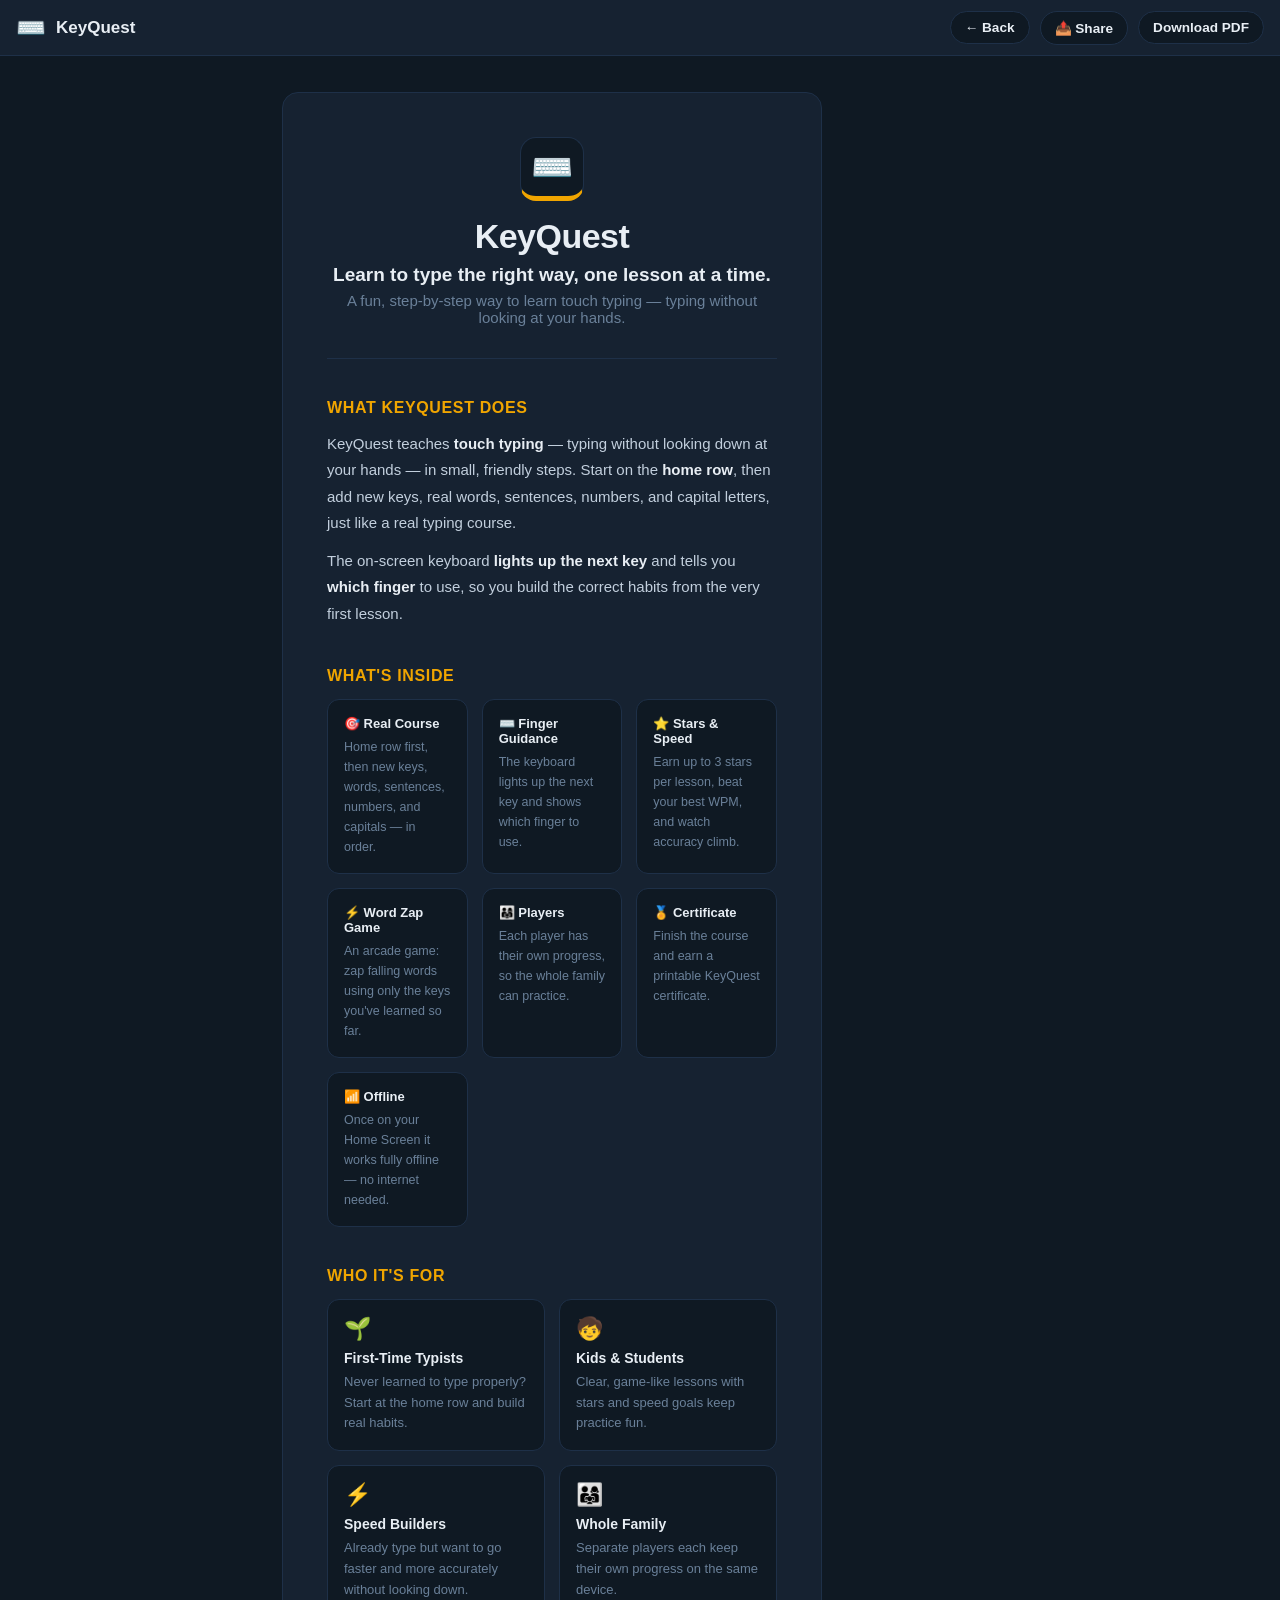
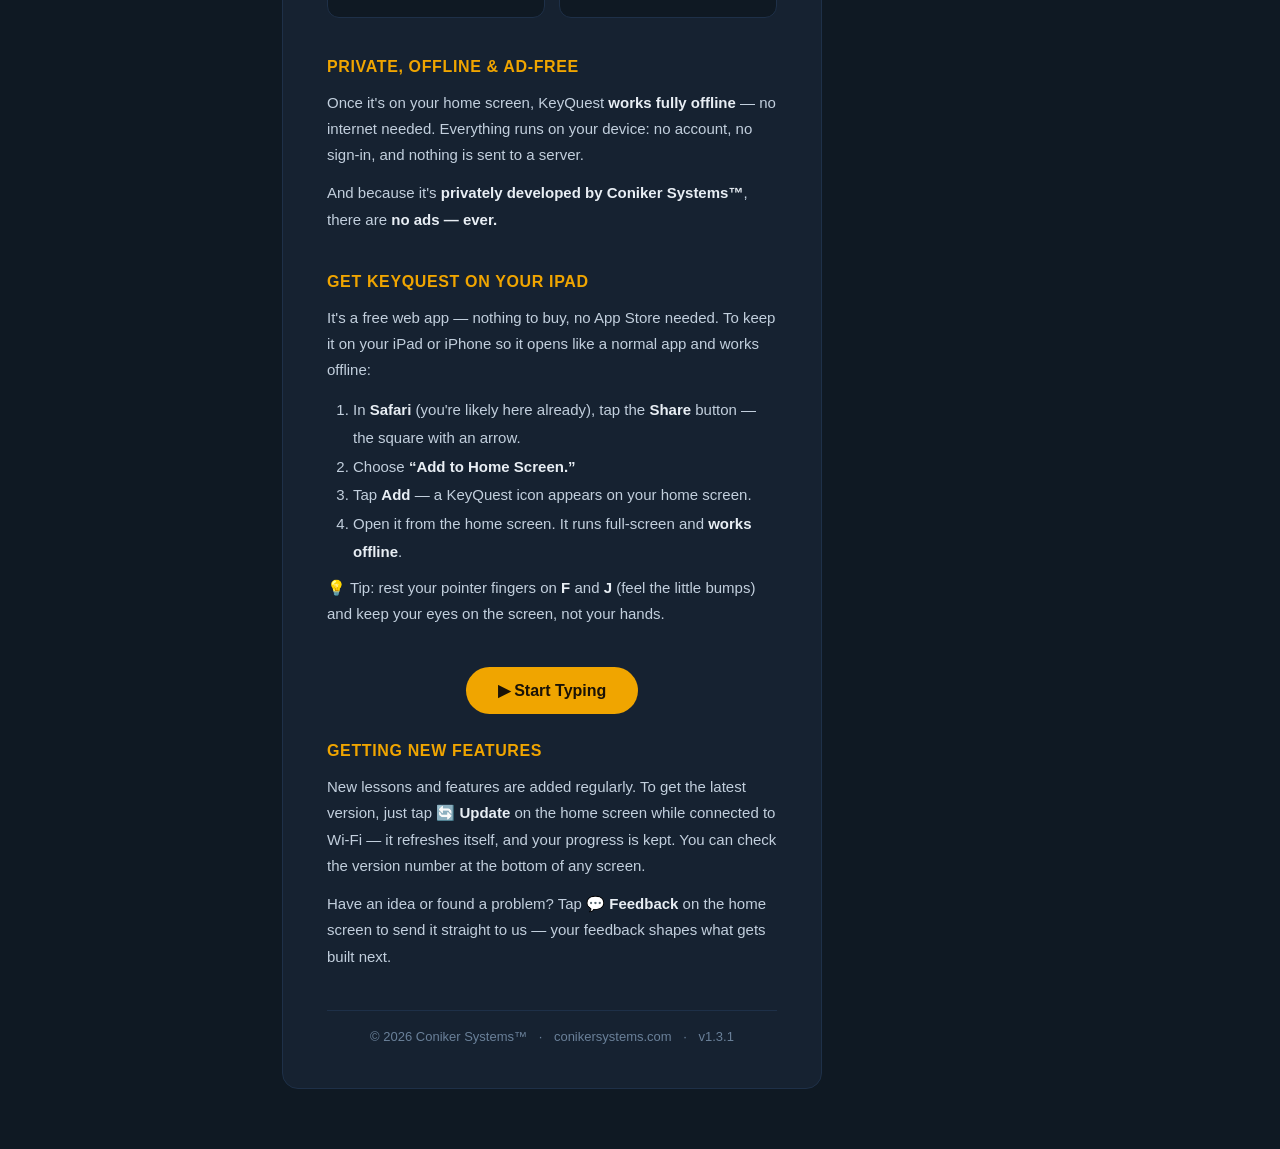
==== commit 9cdde6dc: "v1.3.1: robust Update button + no-store SW fetch (Hub standard) Update button checks js/version.js w" ====
--- a/about.html
+++ b/about.html
@@ -10,8 +10,8 @@
   <title>About · KeyQuest</title>
   <link rel="manifest" href="manifest.json" />
   <link rel="apple-touch-icon" href="icons/icon-192.svg" />
-  <link rel="stylesheet" href="css/app.css?v=1.3.0" />
-  <script src="js/version.js?v=1.3.0"></script>
+  <link rel="stylesheet" href="css/app.css?v=1.3.1" />
+  <script src="js/version.js?v=1.3.1"></script>
 </head>
 <body class="about-page">
   <header class="about-bar">
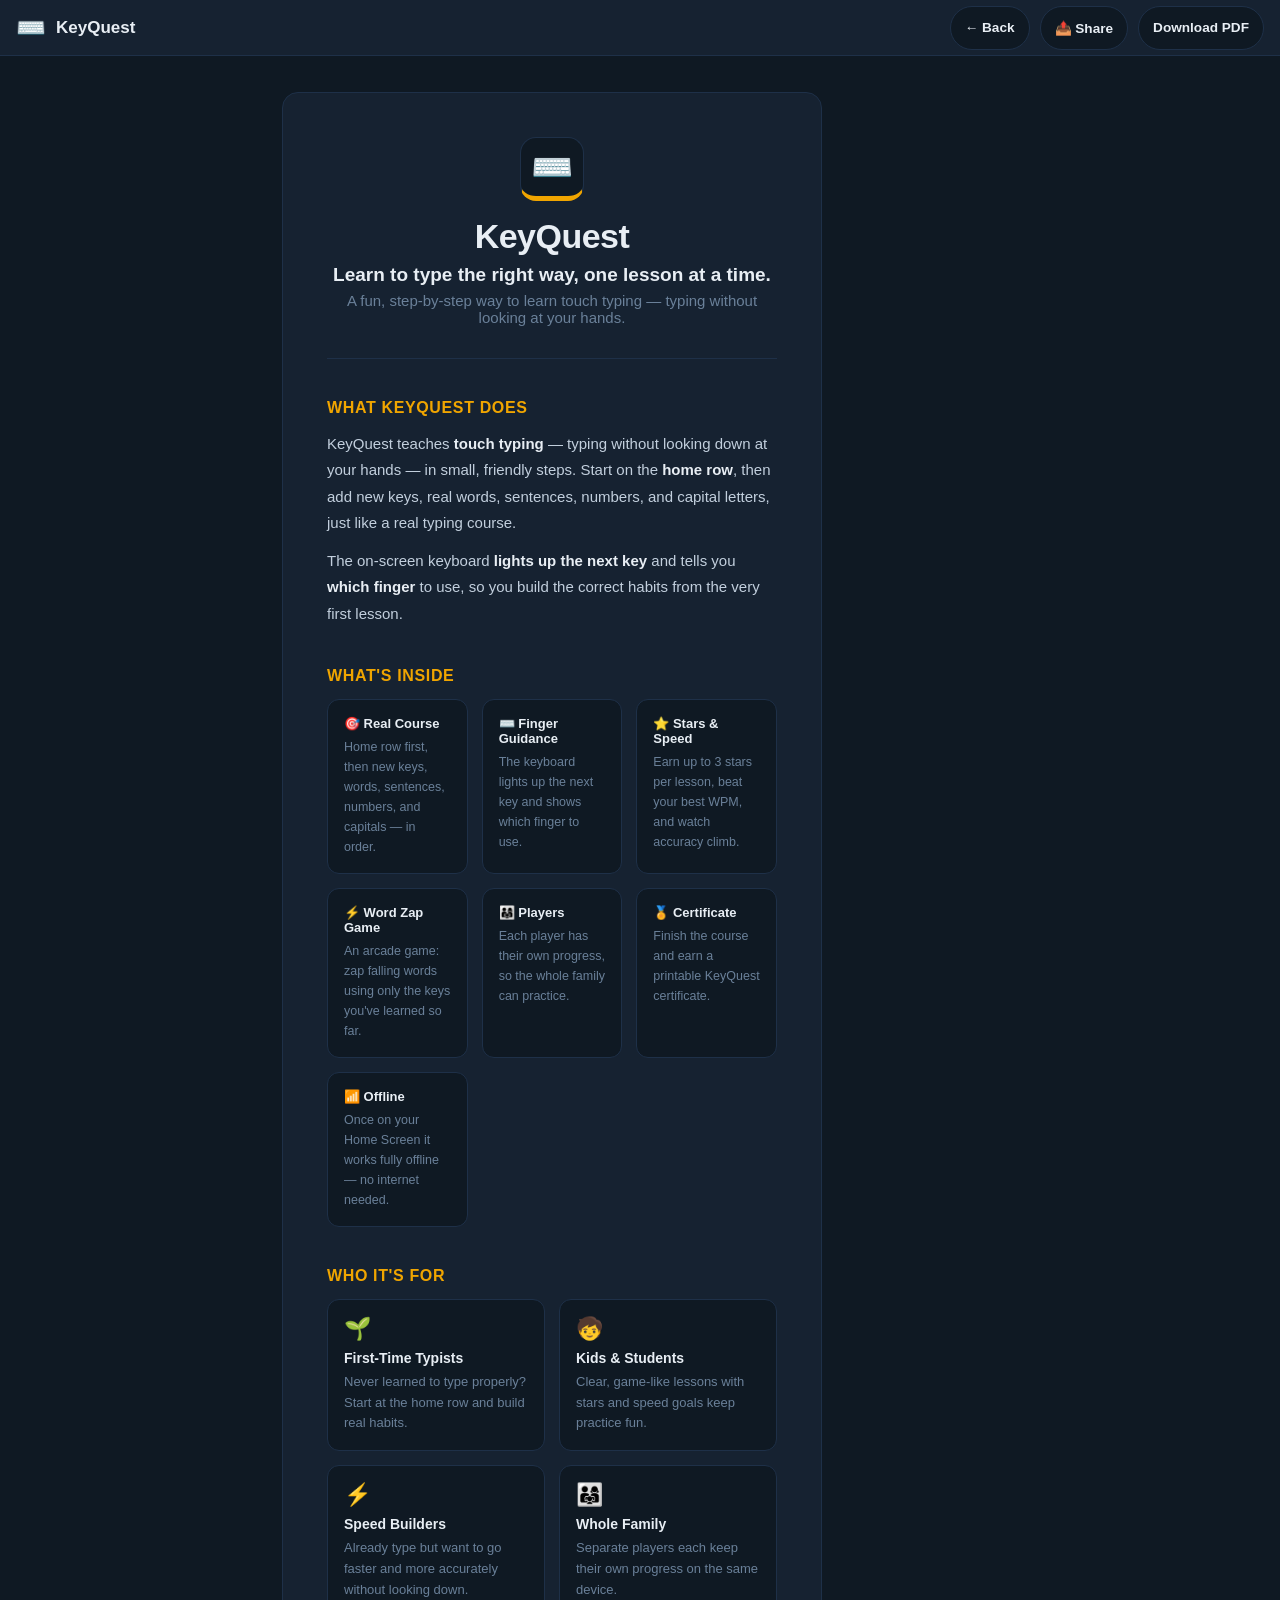
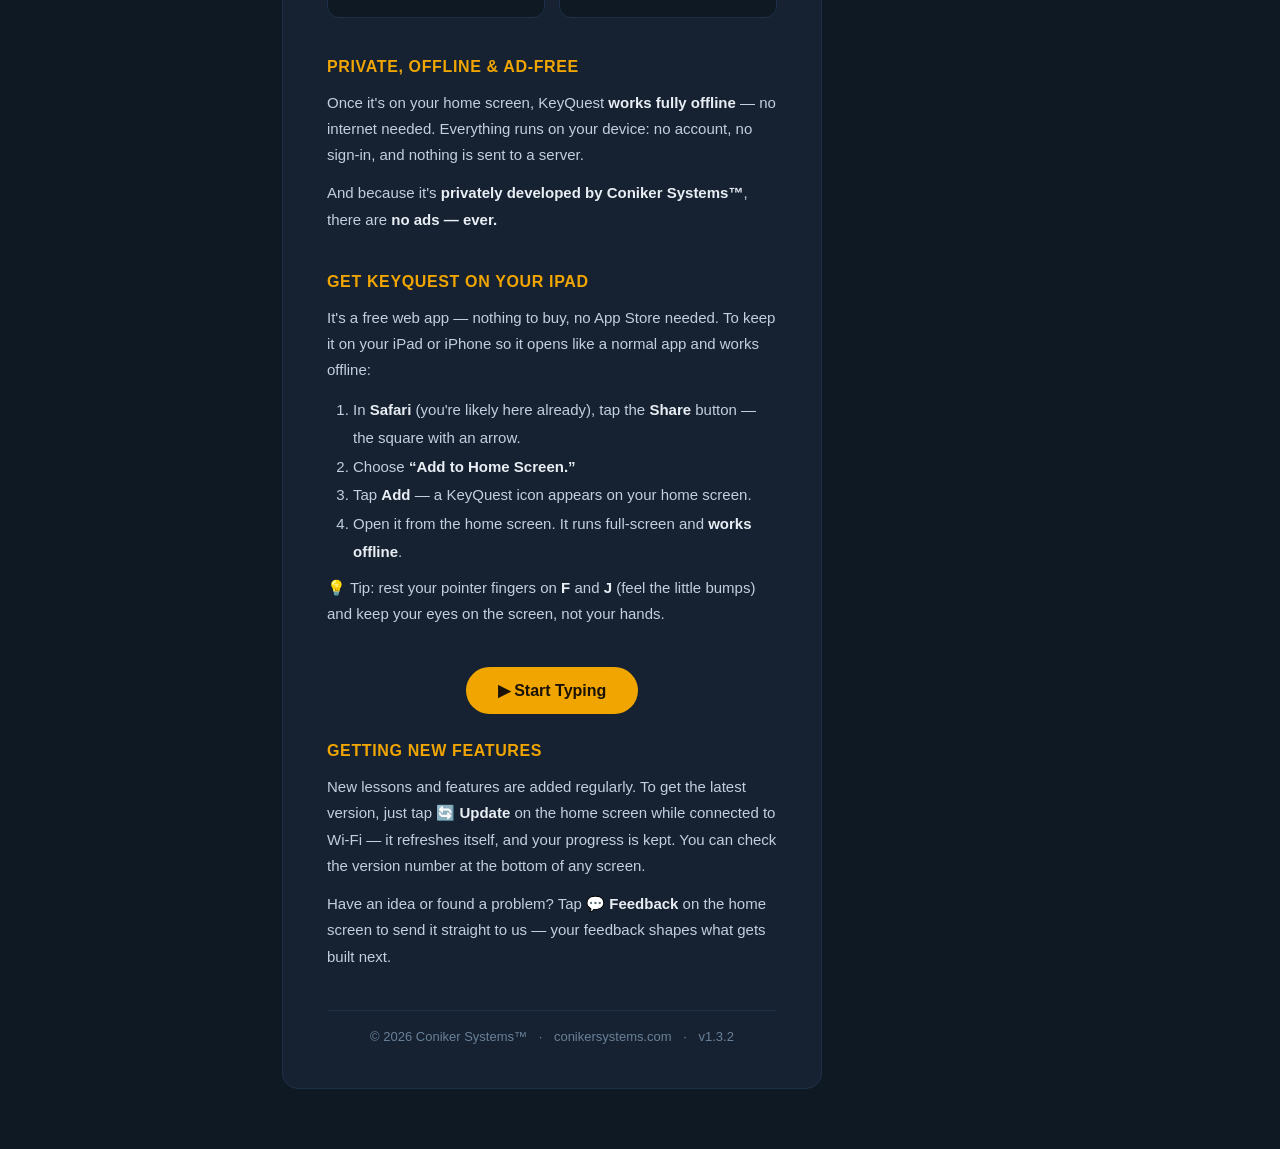
==== commit 34b7b8ff: "v1.3.2: fix offline first-launch, untaught lesson keys, finger map, touch targets Found by a 195-che" ====
--- a/about.html
+++ b/about.html
@@ -10,8 +10,8 @@
   <title>About · KeyQuest</title>
   <link rel="manifest" href="manifest.json" />
   <link rel="apple-touch-icon" href="icons/icon-192.svg" />
-  <link rel="stylesheet" href="css/app.css?v=1.3.1" />
-  <script src="js/version.js?v=1.3.1"></script>
+  <link rel="stylesheet" href="css/app.css?v=1.3.2" />
+  <script src="js/version.js?v=1.3.2"></script>
 </head>
 <body class="about-page">
   <header class="about-bar">
--- a/css/app.css
+++ b/css/app.css
@@ -510,6 +510,10 @@
 .share-btn {
   display: inline-flex;
   align-items: center;
+  justify-content: center;
+  /* 44px is Apple's minimum comfortable touch target — these header chips
+     were 37px tall, which is a small target for a child on an iPad. */
+  min-height: 44px;
   gap: 6px;
   background: var(--bg);
   border: 1.5px solid var(--border);
@@ -533,6 +537,7 @@
 .profile-chip {
   display: inline-flex;
   align-items: center;
+  min-height: 44px;   /* match .share-btn — comfortable iPad touch target */
   gap: 8px;
   background: var(--bg);
   border: 1.5px solid var(--border);
@@ -1634,7 +1639,8 @@
 body.about-page .nav { display: flex; align-items: center; gap: 10px; }
 body.about-page .chip { font-family: var(--font-ui); font-size: 0.85rem; font-weight: 700; text-decoration: none;
   background: var(--bg); border: 1.5px solid var(--border); color: var(--text); border-radius: 22px; padding: 8px 14px;
-  cursor: pointer; display: inline-flex; align-items: center; }
+  cursor: pointer; display: inline-flex; align-items: center; justify-content: center;
+  min-height: 44px; }   /* comfortable iPad touch target, matches .share-btn */
 body.about-page .chip:hover { border-color: var(--gold); color: var(--gold); }
 body.about-page .about-main { max-width: 760px; margin: 0 auto; padding: 36px 22px 60px; }
 body.about-page .about-card { background: var(--panel); border: 1px solid var(--border); border-radius: var(--radius-lg);
